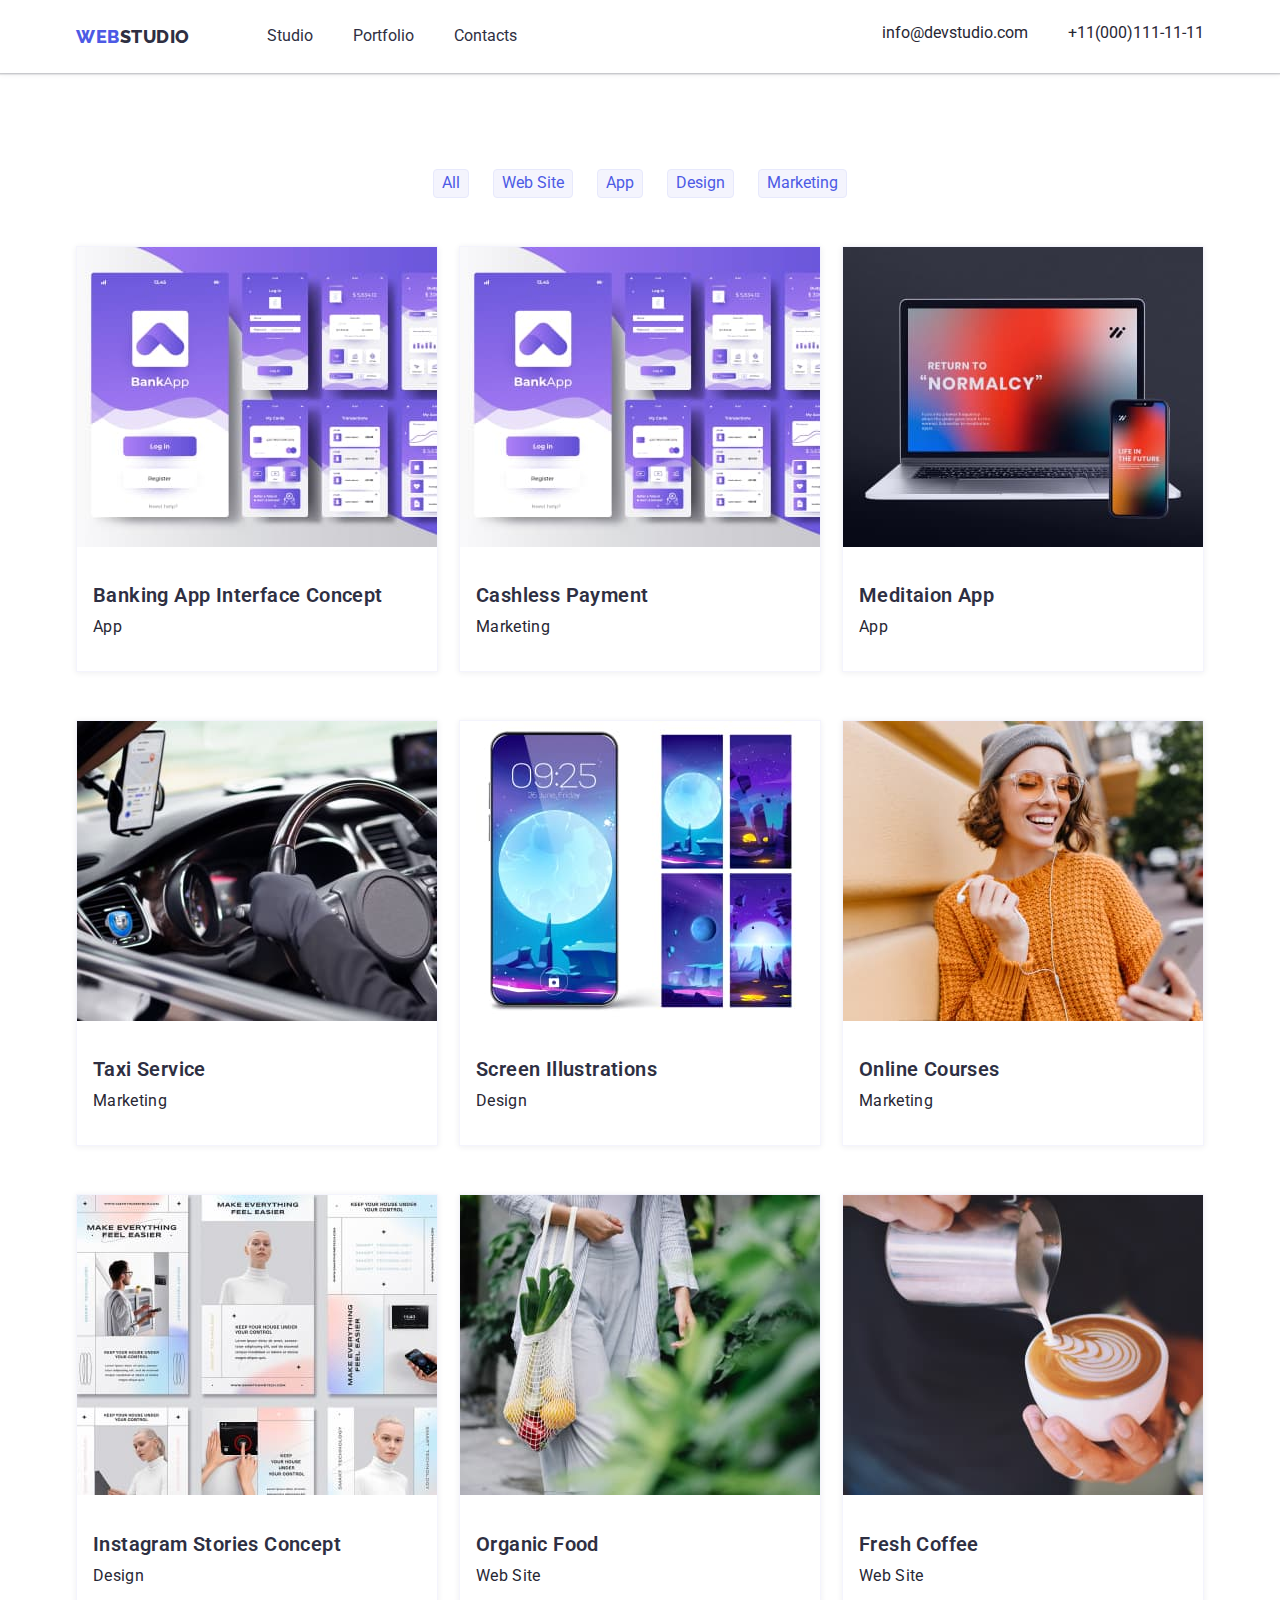
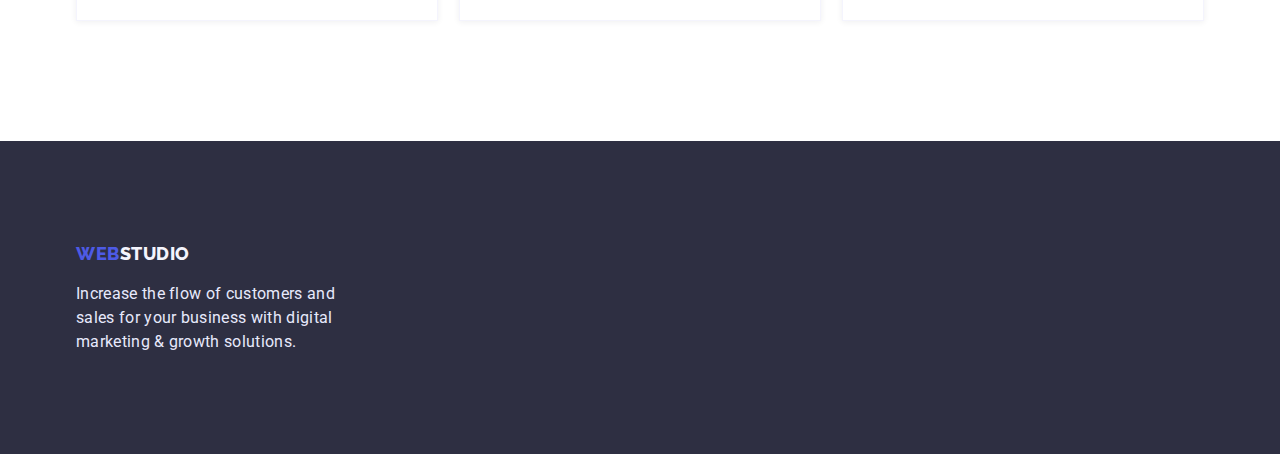
==== portfolio.html @ cd1b67c5 "ДЗ №3" ====
<!DOCTYPE html>
<html lang="en">
  <head>
    <meta charset="UTF-8" />
    <meta http-equiv="X-UA-Compatible" content="IE=edge" />
    <meta name="viewport" content="width=device-width, initial-scale=1.0" />
    <link rel="stylesheet" href="css/modern-normalize.css" />
    <link rel="stylesheet" href="css/style.css" />
    <link rel="preconnect" href="https://fonts.googleapis.com" />
    <link rel="preconnect" href="https://fonts.gstatic.com" crossorigin />
    <link
      href="https://fonts.googleapis.com/css2?family=Raleway:wght@800&family=Roboto:wght@400;700&display=swap"
      rel="stylesheet"
    />
    <link rel="preconnect" href="https://fonts.googleapis.com">
<link rel="preconnect" href="https://fonts.gstatic.com" crossorigin>
<link href="https://fonts.googleapis.com/css2?family=Raleway:wght@800&display=swap" rel="stylesheet">
    <title>Document</title>
  </head>
  <body>
    <header>
      <div class="container header">
        <nav class="header__menu">
          <a class="logo" href="index.html"><span>Web</span>Studio</a>
          <ul class="header__menu__list">
            <li><a class="header__menu__link" href="index.html">Studio</a></li>
            <li>
              <a class="header__menu__link" href="portfolio.html">Portfolio</a>
            </li>
            <li><a class="header__menu__link" href="#">Contacts</a></li>
          </ul>
        </nav>
        <ul class="header__contact">
          <li>
            <a class="header__contact__link" href="mailto:info@devstudio.com"
              >info@devstudio.com</a
            >
          </li>
          <li>
            <a class="header__contact__link" href="tel:+110001111111"
              >+11(000)111-11-11</a
            >
          </li>
        </ul>
      </div>
    </header>
    <main>
<div class="container">
  <section class="portfolio__content">
    <ul class="portfolio__buttons">
      <li><button type="button">All</button></li>
      <li><button type="button">Web Site</button></li>
      <li><button type="button">App</button></li>
      <li><button type="button">Design</button></li>
      <li><button type="button">Marketing</button></li>
    </ul>
    <ul class="portfolio__item">
      <li>
        <img
          width="360"
          height="300"
          src="img/portfolio/img11.jpg"
          alt="
      Концепція інтерфейсу банківської програми"
        />
        <h3>Banking App Interface Concept</h3>
        <p>App</p>
      </li>
      <li>
        <img
          width="360"
          height="300"
          src="img/portfolio/img12.jpg"
          alt="
        Безготівковий розрахунок"
        />
        <h3>Cashless Payment</h3>
        <p>Marketing</p>
      </li>
      <li>
        <img
          width="360"
          height="300"
          src="img/portfolio/img13.jpg"
          alt="
        Додаток для медитації"
        />
        <h3>Meditaion App</h3>
        <p>App</p>
      </li>
    </ul>
    <ul class="portfolio__item">
      <li>
        <img
          width="360"
          height="300"
          src="img/portfolio/img14.jpg"
          alt="
      Служба таксі"
        />
        <h3>Taxi Service</h3>
        <p>Marketing</p>
      </li>
      <li>
        <img
          width="360"
          height="300"
          src="img/portfolio/img15.jpg"
          alt="
        Екранні ілюстрації"
        />
        <h3>Screen Illustrations</h3>
        <p>Design</p>
      </li>
      <li>
        <img
          width="360"
          height="300"
          src="img/portfolio/img16.jpg"
          alt="Онлайн курси"
        />
        <h3>Online Courses</h3>
        <p>Marketing</p>
      </li>
    </ul>
    <ul class="portfolio__item">
      <li>
        <img
          width="360"
          height="300"
          src="img/portfolio/img17.jpg"
          alt="Концепція Інстаграм исторії"
        />
        <h3>Instagram Stories Concept</h3>
        <p>Design</p>
      </li>
      <li>
        <img
          width="360"
          height="300"
          src="img/portfolio/img18.jpg"
          alt="Натуральні харчові продукти"
        />
        <h3>Organic Food</h3>
        <p>Web Site</p>
      </li>
      <li>
        <img
          width="360"
          height="300"
          src="img/portfolio/img19.jpg"
          alt="Свіжа кава"
        />
        <h3>Fresh Coffee</h3>
        <p>Web Site</p>
      </li>
    </ul>
  </section>
</div>
    </main>
    <footer>
      <div class="container">
        <a class="logo logo__footer" href="index.html"
          ><span>Web</span>Studio</a
        >
        <p>
          Increase the flow of customers and sales for your business with
          digital marketing & growth solutions.
        </p>
      </div>
    </footer>
  </body>
</html>
---- css/style.css ----
* {
  text-decoration: none;
  list-style: none;
  padding: 0;
  margin: 0;
}

body {
  font-weight: 400;
  color: var(--brand-color2);
  font-family: "Roboto", sans-serif;
}

:root {
  --brand-color: #272734;
  --blu-color: #4d5ae5;
  --blu-color2: #404bbf;
  --brand-color2: #2e2f42;
  --white-color: #fff;
  --white-color2: #f4f4fd;
  --white-color3: #e7e9fc;
}

.section {
  padding: 120px 0;
}

.container {
  width: 1128px;
  margin: 0 auto;
}

.logo {
  font-weight: 800;
  font-size: 18px;
  line-height: 1.4;
  display: flex;
  align-items: center;
  letter-spacing: 0.03em;
  text-transform: uppercase;
  color: var(--brand-color2);
  margin: 0 77px 0 0;
  font-family: "Raleway", sans-serif;
}

.logo span {
  color: var(--blu-color);
}

header {
  box-shadow: 0px 2px 1px rgba(46, 47, 66, 0.08),
    0px 1px 1px rgba(46, 47, 66, 0.16), 0px 1px 6px rgba(46, 47, 66, 0.08);
}

.header {
  display: flex;
  justify-content: space-between;
  padding: 24px 0;
}

.header__menu {
  display: flex;
}

.header__menu__list {
  display: flex;
  align-items: center;
}

.header__menu__list a {
  color: var(--brand-color2);
}

.header__menu__list li {
  margin: 0 40px 0 0;
}

.header__menu__list li:nth-child(3) {
  margin: 0;
}

.header__menu__link:hover,
.header__menu__link:focus {
  color: var(--brand-color);
}

.header__menu__link:active {
  color: var(--blu-color);
}

.header__contact {
  display: flex;
}

.header__contact li a {
  color: var(--brand-color);
}

.header__contact li {
  margin: 0 0 0 40px;
}

.header__contact li:nth-child(1) {
  margin: 0;
}

.header__contact__link:hover,
.header__contact__link:focus {
  color: var(--brand-color);
}

.header__contact__link:active {
  color: var(--blu-color);
}

.main__header {
  background-color: var(--brand-color2);
}

.container__main__header {
  display: flex;
  flex-direction: column;
  align-items: center;
  padding: 192px 0;
}

.main__header h1 {
  font-weight: 600;
  font-size: 56px;
  line-height: 1.08;
  text-align: center;
  letter-spacing: 0.02em;
  color: var(--white-color);
  margin: 0 0 48px 0;
  width: 496px;
}

.main__header button {
  width: 170px;
  height: 51px;
  background: var(--blu-color);
  box-shadow: 0px 4px 4px rgba(0, 0, 0, 0.15);
  border-radius: 4px;
  font-size: 16px;
  line-height: 1.19;
  color: var(--white-color);
  border: none;
  cursor: pointer;
}

.main__header button:hover {
  box-shadow: 0px 1px 6px rgba(46, 47, 66, 0.08),
    0px 1px 1px rgba(46, 47, 66, 0.16), 0px 2px 1px rgba(46, 47, 66, 0.08);
}

.main__header button:active {
  background: var(--blu-color2);
  box-shadow: 0px 4px 4px rgba(0, 0, 0, 0.15);
}

.main__text {
  padding: 120px 0 0 0;
}

.main__text__list {
  display: flex;
  justify-content: space-between;
}

.main__text__list li {
  max-width: 264px;
}

.main__text h3 {
  font-weight: 600;
  font-size: 20px;
  line-height: 1.2;
  letter-spacing: 0.02em;
  margin: 0 0 8px 0;
}

.main__text p {
  font-size: 16px;
  line-height: 1.5;
  letter-spacing: 0.02em;
  color: var(--brand-color);
}

.main__descr h2 {
  font-weight: 600;
  font-size: 36px;
  line-height: 1.12;
  text-align: center;
  letter-spacing: 0.02em;
  text-transform: capitalize;
  margin: 0 0 72px 0;
}

.main__descr__list {
  display: flex;
  justify-content: space-between;
}

.main__team {
  background-color: var(--white-color2);
}

.main__team h2 {
  font-weight: 600;
  font-size: 36px;
  line-height: 1.12;
  text-align: center;
  letter-spacing: 0.02em;
  text-transform: capitalize;
  margin: 0 0 72px;
}

.main__team__list {
  display: flex;
  justify-content: space-between;
}

.teammate {
  background: #ffffff;
  box-shadow: 0px 1px 6px rgba(46, 47, 66, 0.08),
    0px 1px 1px rgba(46, 47, 66, 0.16), 0px 2px 1px rgba(46, 47, 66, 0.08);
  border-radius: 0px 0px 4px 4px;
}

.teammate h3 {
  font-weight: 600;
  font-size: 20px;
  line-height: 1.2;
  text-align: center;
  letter-spacing: 0.02em;
  padding: 32px 0 0 0;
  margin: 0 0 8px 0;
}

.teammate p {
  font-size: 16px;
  line-height: 24px;
  text-align: center;
  letter-spacing: 0.02em;
  color: var(--brand-color);
  padding: 0 0 32px 0;
}

footer {
  background-color: var(--brand-color2);
}

footer p {
  font-size: 16px;
  line-height: 24px;
  letter-spacing: 0.02em;
  color: var(--white-color3);
}

.logo__footer {
  color: var(--white-color2);
}

/* Portfolio */

.portfolio__content {
  padding: 72px 0;
}

.portfolio__buttons {
  display: flex;
  justify-content: center;
  margin: 24px 0 0 0;
}

.portfolio__buttons button {
  background: var(--white-color2);
  border: 1px solid var(--white-color3);
  border-radius: 4px;
  color: var(--blu-color);
  cursor: pointer;
  padding: 4px 8px;
}

.portfolio__buttons li {
  margin: 0 24px 0 0;
}

.portfolio__buttons li:nth-child(5) {
  margin: 0;
}

.portfolio__buttons button:hover,
.portfolio__buttons button:focus {
  background: var(--blu-color);
  box-shadow: 0px 1px 6px rgba(46, 47, 66, 0.08),
    0px 1px 1px rgba(46, 47, 66, 0.16), 0px 2px 1px rgba(46, 47, 66, 0.08);
  color: var(--white-color);
}

.portfolio__buttons button:active {
  background: var(--blu-color2);
  box-shadow: 0px 3px 1px rgba(0, 0, 0, 0.1), 0px 2px 1px rgba(0, 0, 0, 0.08),
    0px 2px 2px rgba(0, 0, 0, 0.12);
  color: var(--white-color);
}

.portfolio__item {
  display: flex;
  justify-content: space-between;
  margin: 48px 0;
}

.portfolio__item li {
  border: 0.5px solid #f4f4fd;
  box-shadow: 0px 1px 6px rgba(46, 47, 66, 0.08);
}

.portfolio__item li:hover,
.portfolio__item li:focus {
  box-shadow: 0px 1px 6px rgba(46, 47, 66, 0.08),
    0px 1px 1px rgba(46, 47, 66, 0.16), 0px 2px 1px rgba(46, 47, 66, 0.08);
}

.portfolio__item h3 {
  font-weight: 600;
  font-size: 20px;
  line-height: 1.2;
  letter-spacing: 0.02em;
  margin: 32px 0 8px 16px;
}

.portfolio__item p {
  font-size: 16px;
  line-height: 1.5;
  letter-spacing: 0.02em;
  color: var(--brand-color);
  margin: 0 0 32px 16px;
}

/* footer */

footer{
  padding: 100px 0;
}

footer p{
  max-width: 264px;
  margin: 16px 0 0 0;
}
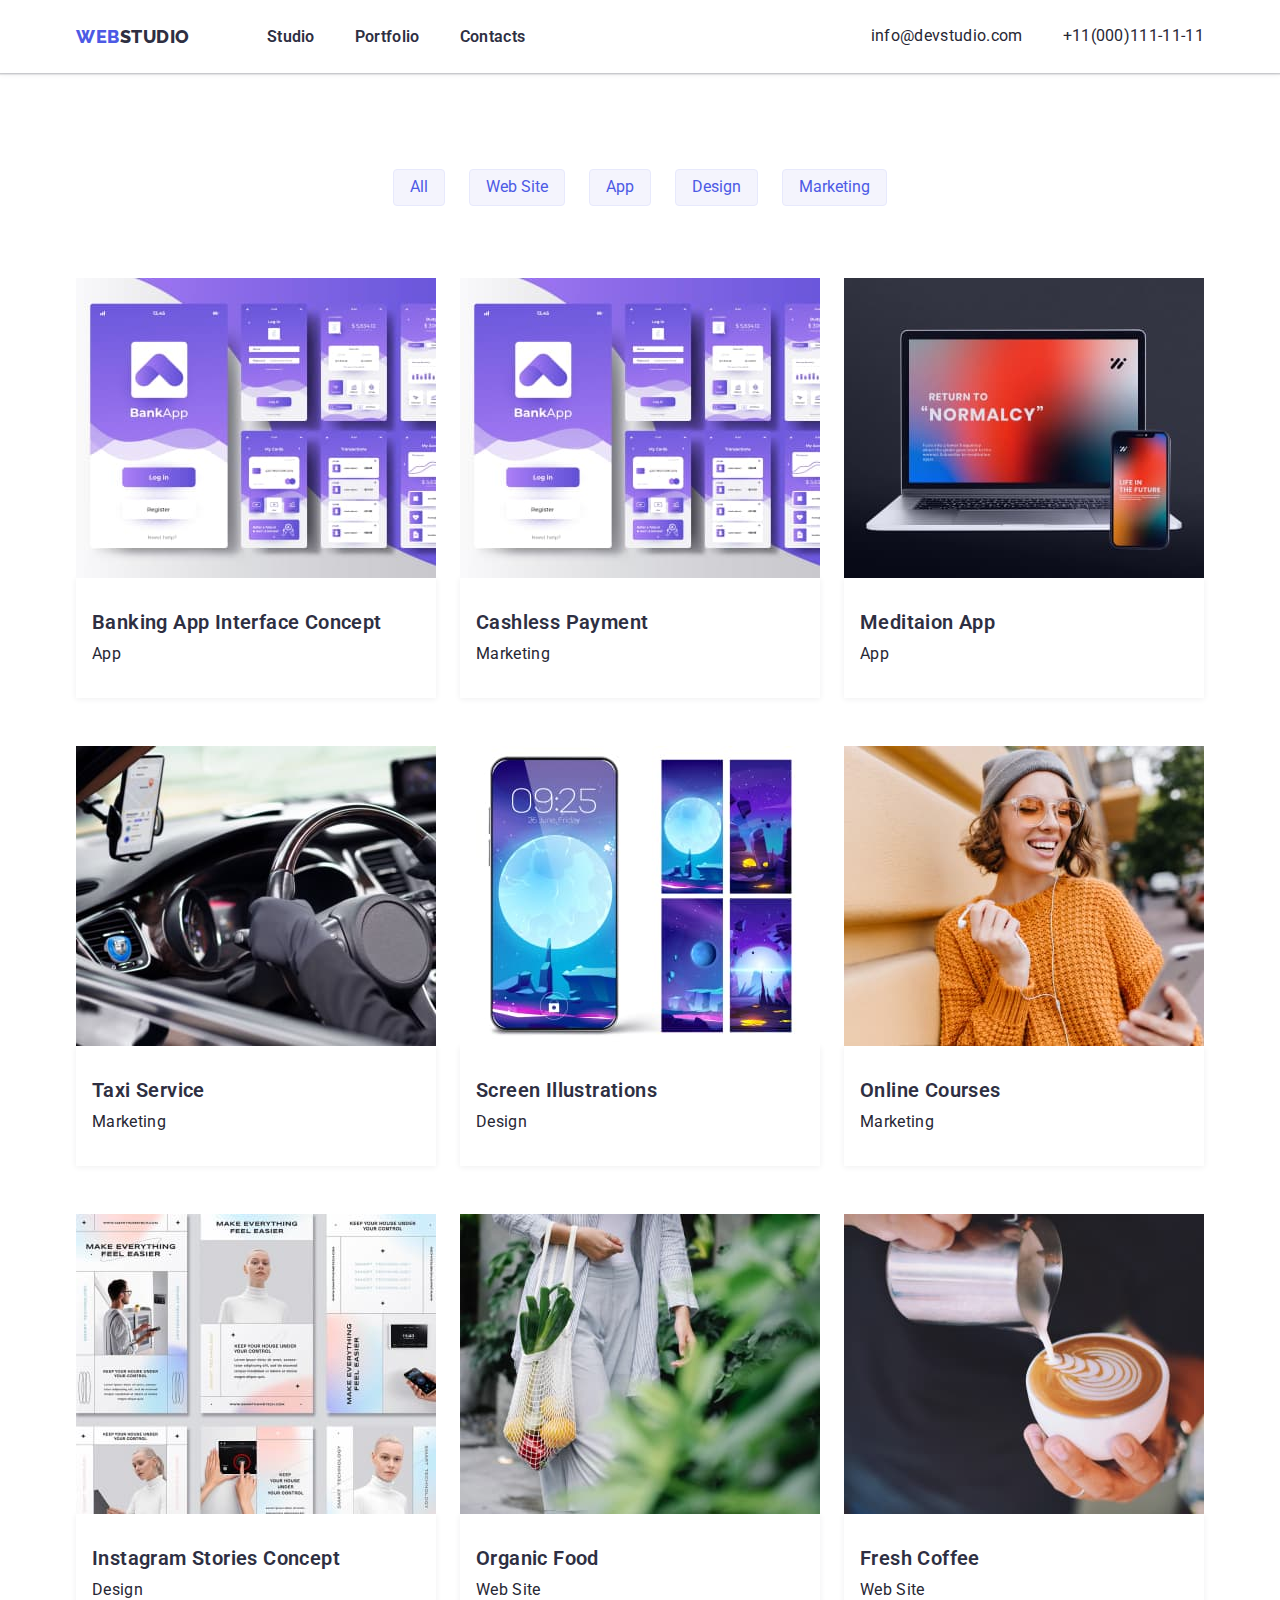
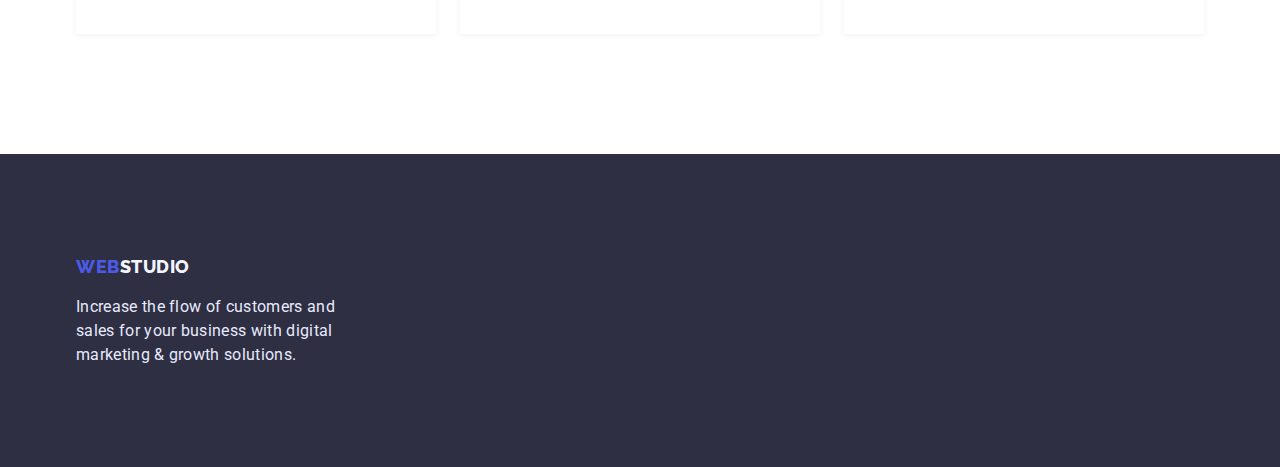
==== commit e19a6ea5: "Исправил ошибки" ====
--- a/portfolio.html
+++ b/portfolio.html
@@ -12,9 +12,12 @@
       href="https://fonts.googleapis.com/css2?family=Raleway:wght@800&family=Roboto:wght@400;700&display=swap"
       rel="stylesheet"
     />
-    <link rel="preconnect" href="https://fonts.googleapis.com">
-<link rel="preconnect" href="https://fonts.gstatic.com" crossorigin>
-<link href="https://fonts.googleapis.com/css2?family=Raleway:wght@800&display=swap" rel="stylesheet">
+    <link rel="preconnect" href="https://fonts.googleapis.com" />
+    <link rel="preconnect" href="https://fonts.gstatic.com" crossorigin />
+    <link
+      href="https://fonts.googleapis.com/css2?family=Raleway:wght@800&display=swap"
+      rel="stylesheet"
+    />
     <title>Document</title>
   </head>
   <body>
@@ -45,118 +48,139 @@
       </div>
     </header>
     <main>
-<div class="container">
-  <section class="portfolio__content">
-    <ul class="portfolio__buttons">
-      <li><button type="button">All</button></li>
-      <li><button type="button">Web Site</button></li>
-      <li><button type="button">App</button></li>
-      <li><button type="button">Design</button></li>
-      <li><button type="button">Marketing</button></li>
-    </ul>
-    <ul class="portfolio__item">
-      <li>
-        <img
-          width="360"
-          height="300"
-          src="img/portfolio/img11.jpg"
-          alt="
+      <div class="container">
+        <section class="portfolio__content">
+          <ul class="portfolio__buttons">
+            <li><button type="button">All</button></li>
+            <li><button type="button">Web Site</button></li>
+            <li><button type="button">App</button></li>
+            <li><button type="button">Design</button></li>
+            <li><button type="button">Marketing</button></li>
+          </ul>
+          <ul class="portfolio__item">
+            <li>
+              <img
+                width="360"
+                height="300"
+                src="img/portfolio/img11.jpg"
+                alt="
       Концепція інтерфейсу банківської програми"
-        />
-        <h3>Banking App Interface Concept</h3>
-        <p>App</p>
-      </li>
-      <li>
-        <img
-          width="360"
-          height="300"
-          src="img/portfolio/img12.jpg"
-          alt="
+              />
+              <div class="portfolio__item__text">
+                <h3>Banking App Interface Concept</h3>
+                <p>App</p>
+              </div>
+            </li>
+            <li>
+              <img
+                width="360"
+                height="300"
+                src="img/portfolio/img12.jpg"
+                alt="
         Безготівковий розрахунок"
-        />
-        <h3>Cashless Payment</h3>
-        <p>Marketing</p>
-      </li>
-      <li>
-        <img
-          width="360"
-          height="300"
-          src="img/portfolio/img13.jpg"
-          alt="
+              />
+              <div class="portfolio__item__text">
+                <h3>Cashless Payment</h3>
+                <p>Marketing</p>
+              </div>
+            </li>
+            <li>
+              <img
+                width="360"
+                height="300"
+                src="img/portfolio/img13.jpg"
+                alt="
         Додаток для медитації"
-        />
-        <h3>Meditaion App</h3>
-        <p>App</p>
-      </li>
-    </ul>
-    <ul class="portfolio__item">
-      <li>
-        <img
-          width="360"
-          height="300"
-          src="img/portfolio/img14.jpg"
-          alt="
+              />
+              <div class="portfolio__item__text">
+                <h3>Meditaion App</h3>
+              <p>App</p>
+              </div>
+              
+            </li>
+            <li>
+              <img
+                width="360"
+                height="300"
+                src="img/portfolio/img14.jpg"
+                alt="
       Служба таксі"
-        />
-        <h3>Taxi Service</h3>
-        <p>Marketing</p>
-      </li>
-      <li>
-        <img
-          width="360"
-          height="300"
-          src="img/portfolio/img15.jpg"
-          alt="
+              />
+              <div class="portfolio__item__text">
+                <h3>Taxi Service</h3>
+                <p>Marketing</p>
+              </div>
+              
+            </li>
+            <li>
+              <img
+                width="360"
+                height="300"
+                src="img/portfolio/img15.jpg"
+                alt="
         Екранні ілюстрації"
-        />
-        <h3>Screen Illustrations</h3>
-        <p>Design</p>
-      </li>
-      <li>
-        <img
-          width="360"
-          height="300"
-          src="img/portfolio/img16.jpg"
-          alt="Онлайн курси"
-        />
-        <h3>Online Courses</h3>
-        <p>Marketing</p>
-      </li>
-    </ul>
-    <ul class="portfolio__item">
-      <li>
-        <img
-          width="360"
-          height="300"
-          src="img/portfolio/img17.jpg"
-          alt="Концепція Інстаграм исторії"
-        />
-        <h3>Instagram Stories Concept</h3>
-        <p>Design</p>
-      </li>
-      <li>
-        <img
-          width="360"
-          height="300"
-          src="img/portfolio/img18.jpg"
-          alt="Натуральні харчові продукти"
-        />
-        <h3>Organic Food</h3>
-        <p>Web Site</p>
-      </li>
-      <li>
-        <img
-          width="360"
-          height="300"
-          src="img/portfolio/img19.jpg"
-          alt="Свіжа кава"
-        />
-        <h3>Fresh Coffee</h3>
-        <p>Web Site</p>
-      </li>
-    </ul>
-  </section>
-</div>
+              />
+              <div class="portfolio__item__text">
+                <h3>Screen Illustrations</h3>
+                <p>Design</p>
+              </div>
+             
+            </li>
+            <li>
+              <img
+                width="360"
+                height="300"
+                src="img/portfolio/img16.jpg"
+                alt="Онлайн курси"
+              />
+              <div class="portfolio__item__text">
+                <h3>Online Courses</h3>
+                <p>Marketing</p>
+              </div>
+              
+            </li>
+            <li>
+              <img
+                width="360"
+                height="300"
+                src="img/portfolio/img17.jpg"
+                alt="Концепція Інстаграм исторії"
+              />
+              <div class="portfolio__item__text">
+                <h3>Instagram Stories Concept</h3>
+                <p>Design</p>
+              </div>
+              
+            </li>
+            <li>
+              <img
+                width="360"
+                height="300"
+                src="img/portfolio/img18.jpg"
+                alt="Натуральні харчові продукти"
+              />
+              <div class="portfolio__item__text">
+                <h3>Organic Food</h3>
+                <p>Web Site</p>
+              </div>
+              
+            </li>
+            <li>
+              <img
+                width="360"
+                height="300"
+                src="img/portfolio/img19.jpg"
+                alt="Свіжа кава"
+              />
+              <div class="portfolio__item__text">
+                <h3>Fresh Coffee</h3>
+                <p>Web Site</p>
+              </div>
+              
+            </li>
+          </ul>
+        </section>
+      </div>
     </main>
     <footer>
       <div class="container">
--- a/css/style.css
+++ b/css/style.css
@@ -26,7 +26,8 @@
 }
 
 .container {
-  width: 1128px;
+  padding: 0 15px;
+  width: 1158px;
   margin: 0 auto;
 }
 
@@ -39,7 +40,6 @@
   letter-spacing: 0.03em;
   text-transform: uppercase;
   color: var(--brand-color2);
-  margin: 0 77px 0 0;
   font-family: "Raleway", sans-serif;
 }
 
@@ -48,6 +48,7 @@
 }
 
 header {
+  padding: 24px 0;
   box-shadow: 0px 2px 1px rgba(46, 47, 66, 0.08),
     0px 1px 1px rgba(46, 47, 66, 0.16), 0px 1px 6px rgba(46, 47, 66, 0.08);
 }
@@ -55,7 +56,6 @@
 .header {
   display: flex;
   justify-content: space-between;
-  padding: 24px 0;
 }
 
 .header__menu {
@@ -69,12 +69,20 @@
 
 .header__menu__list a {
   color: var(--brand-color2);
+  font-weight: 600;
+  font-size: 16px;
+  line-height: 1.5;
+  letter-spacing: 0.02em;
 }
 
 .header__menu__list li {
   margin: 0 40px 0 0;
 }
 
+.header__menu__list li:nth-child(1) {
+  margin: 0 40px 0 77px;
+}
+
 .header__menu__list li:nth-child(3) {
   margin: 0;
 }
@@ -94,6 +102,10 @@
 
 .header__contact li a {
   color: var(--brand-color);
+  font-weight: 400;
+  font-size: 16px;
+  line-height: 1.5;
+  letter-spacing: 0.02em;
 }
 
 .header__contact li {
@@ -115,13 +127,14 @@
 
 .main__header {
   background-color: var(--brand-color2);
+  padding: 192px 0;
+  text-align: center;
 }
 
 .container__main__header {
   display: flex;
   flex-direction: column;
   align-items: center;
-  padding: 192px 0;
 }
 
 .main__header h1 {
@@ -131,7 +144,7 @@
   text-align: center;
   letter-spacing: 0.02em;
   color: var(--white-color);
-  margin: 0 0 48px 0;
+  margin: 0 auto;
   width: 496px;
 }
 
@@ -146,6 +159,7 @@
   color: var(--white-color);
   border: none;
   cursor: pointer;
+  margin: 48px 0 0 0;
 }
 
 .main__header button:hover {
@@ -225,6 +239,7 @@
   box-shadow: 0px 1px 6px rgba(46, 47, 66, 0.08),
     0px 1px 1px rgba(46, 47, 66, 0.16), 0px 2px 1px rgba(46, 47, 66, 0.08);
   border-radius: 0px 0px 4px 4px;
+  padding: 0 0 32px 0;
 }
 
 .teammate h3 {
@@ -233,8 +248,7 @@
   line-height: 1.2;
   text-align: center;
   letter-spacing: 0.02em;
-  padding: 32px 0 0 0;
-  margin: 0 0 8px 0;
+  margin: 32px 0 8px 0;
 }
 
 .teammate p {
@@ -243,7 +257,6 @@
   text-align: center;
   letter-spacing: 0.02em;
   color: var(--brand-color);
-  padding: 0 0 32px 0;
 }
 
 footer {
@@ -259,18 +272,18 @@
 
 .logo__footer {
   color: var(--white-color2);
+  display: inline-block;
 }
 
 /* Portfolio */
 
 .portfolio__content {
-  padding: 72px 0;
+  padding: 96px 0 120px 0;
 }
 
 .portfolio__buttons {
   display: flex;
   justify-content: center;
-  margin: 24px 0 0 0;
 }
 
 .portfolio__buttons button {
@@ -279,7 +292,7 @@
   border-radius: 4px;
   color: var(--blu-color);
   cursor: pointer;
-  padding: 4px 8px;
+  padding: 8px 16px;
 }
 
 .portfolio__buttons li {
@@ -307,13 +320,33 @@
 
 .portfolio__item {
   display: flex;
-  justify-content: space-between;
-  margin: 48px 0;
-}
+  flex-wrap: wrap;
+  margin: 72px 0 0 0;
+}
+
+.portfolio__item__text{
+  box-shadow: 0px 1px 6px rgba(46, 47, 66, 0.08);
+  padding: 32px 0 32px 16px;
+}
+.portfolio__item li:nth-child(n+7){
+  margin: 0 24px 0 0;
+}
+.portfolio__item li:nth-child(3n+3){
+  margin: 0 0 48px 0;
+}
+.portfolio__item li:nth-child(9){
+  margin: 0;
+}
+
+
 
 .portfolio__item li {
-  border: 0.5px solid #f4f4fd;
-  box-shadow: 0px 1px 6px rgba(46, 47, 66, 0.08);
+
+  margin: 0 24px 48px 0;
+}
+
+.portfolio__item img{
+  display: block;
 }
 
 .portfolio__item li:hover,
@@ -327,7 +360,7 @@
   font-size: 20px;
   line-height: 1.2;
   letter-spacing: 0.02em;
-  margin: 32px 0 8px 16px;
+  margin: 0 0 8px 0;
 }
 
 .portfolio__item p {
@@ -335,16 +368,16 @@
   line-height: 1.5;
   letter-spacing: 0.02em;
   color: var(--brand-color);
-  margin: 0 0 32px 16px;
+
 }
 
 /* footer */
 
-footer{
+footer {
   padding: 100px 0;
 }
 
-footer p{
+footer p {
   max-width: 264px;
   margin: 16px 0 0 0;
 }
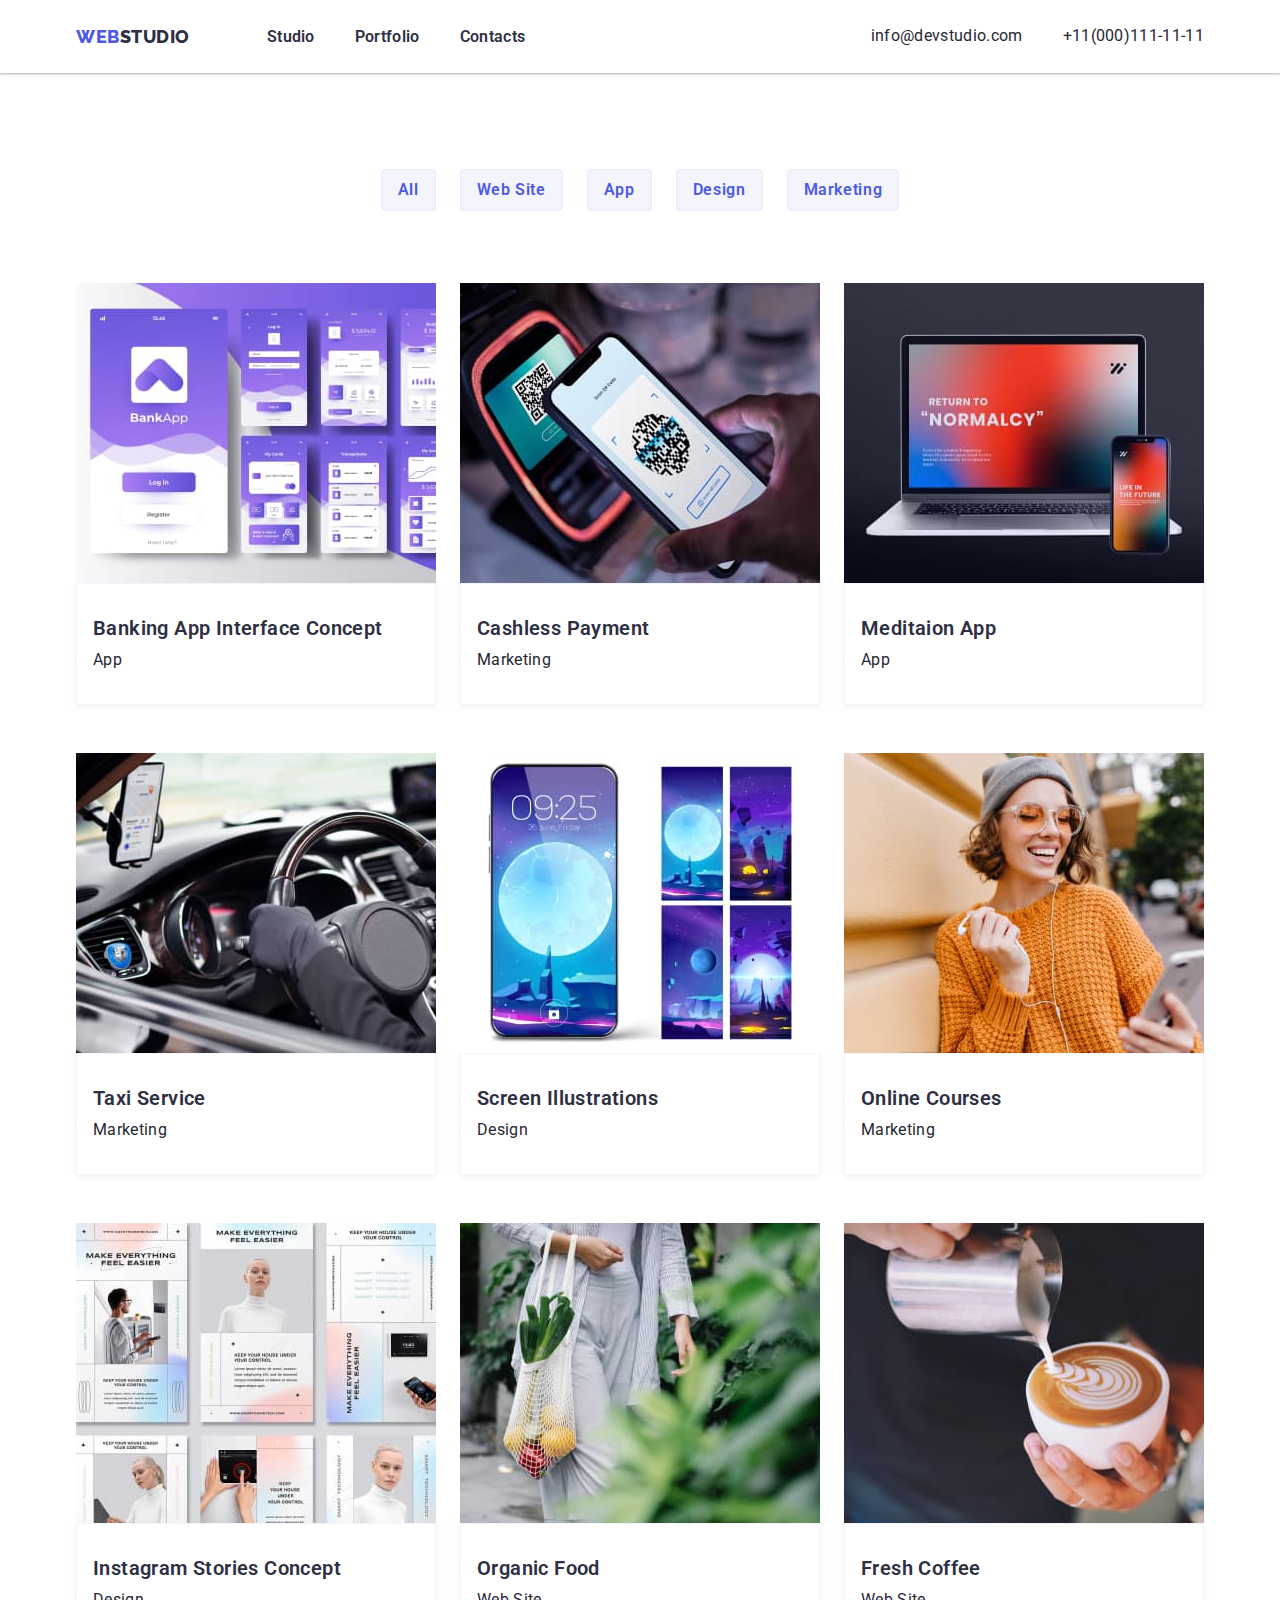
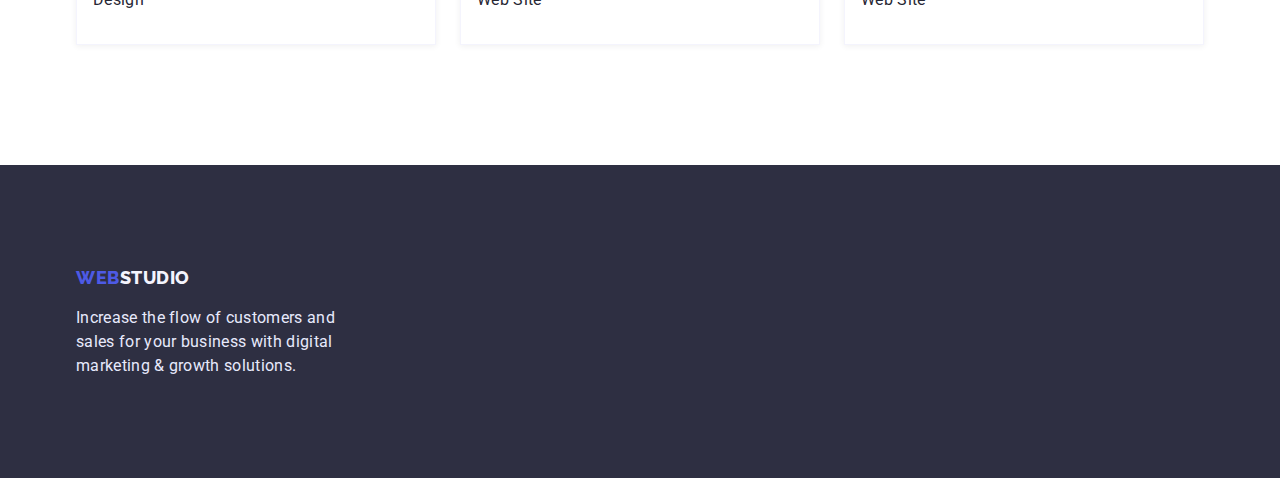
==== commit 341094d9: "доработка ДЗ" ====
--- a/portfolio.html
+++ b/portfolio.html
@@ -48,8 +48,9 @@
       </div>
     </header>
     <main>
-      <div class="container">
-        <section class="portfolio__content">
+      <section class="portfolio__content">
+        <div class="container">
+          <h1 class="visually-hidden">Портфолио</h1>
           <ul class="portfolio__buttons">
             <li><button type="button">All</button></li>
             <li><button type="button">Web Site</button></li>
@@ -94,9 +95,8 @@
               />
               <div class="portfolio__item__text">
                 <h3>Meditaion App</h3>
-              <p>App</p>
+                <p>App</p>
               </div>
-              
             </li>
             <li>
               <img
@@ -110,7 +110,6 @@
                 <h3>Taxi Service</h3>
                 <p>Marketing</p>
               </div>
-              
             </li>
             <li>
               <img
@@ -124,7 +123,6 @@
                 <h3>Screen Illustrations</h3>
                 <p>Design</p>
               </div>
-             
             </li>
             <li>
               <img
@@ -137,7 +135,6 @@
                 <h3>Online Courses</h3>
                 <p>Marketing</p>
               </div>
-              
             </li>
             <li>
               <img
@@ -150,7 +147,6 @@
                 <h3>Instagram Stories Concept</h3>
                 <p>Design</p>
               </div>
-              
             </li>
             <li>
               <img
@@ -163,7 +159,6 @@
                 <h3>Organic Food</h3>
                 <p>Web Site</p>
               </div>
-              
             </li>
             <li>
               <img
@@ -176,11 +171,10 @@
                 <h3>Fresh Coffee</h3>
                 <p>Web Site</p>
               </div>
-              
             </li>
           </ul>
-        </section>
-      </div>
+        </div>
+      </section>
     </main>
     <footer>
       <div class="container">
--- a/css/style.css
+++ b/css/style.css
@@ -3,6 +3,12 @@
   list-style: none;
   padding: 0;
   margin: 0;
+}
+
+img {
+  display: block;
+  width: 100%;
+  height: auto;
 }
 
 body {
@@ -55,7 +61,6 @@
 
 .header {
   display: flex;
-  justify-content: space-between;
 }
 
 .header__menu {
@@ -65,6 +70,7 @@
 .header__menu__list {
   display: flex;
   align-items: center;
+  margin: 0 0 0 77px;
 }
 
 .header__menu__list a {
@@ -79,10 +85,6 @@
   margin: 0 40px 0 0;
 }
 
-.header__menu__list li:nth-child(1) {
-  margin: 0 40px 0 77px;
-}
-
 .header__menu__list li:nth-child(3) {
   margin: 0;
 }
@@ -98,6 +100,7 @@
 
 .header__contact {
   display: flex;
+  margin-left: auto;
 }
 
 .header__contact li a {
@@ -149,10 +152,9 @@
 }
 
 .main__header button {
-  width: 170px;
-  height: 51px;
+  max-width: 170px;
   background: var(--blu-color);
-  box-shadow: 0px 4px 4px rgba(0, 0, 0, 0.15);
+  box-shadow: 0px 4px 4px rgb(0 0 0 / 15%);
   border-radius: 4px;
   font-size: 16px;
   line-height: 1.19;
@@ -160,6 +162,7 @@
   border: none;
   cursor: pointer;
   margin: 48px 0 0 0;
+  padding: 16px 32px;
 }
 
 .main__header button:hover {
@@ -178,7 +181,7 @@
 
 .main__text__list {
   display: flex;
-  justify-content: space-between;
+  gap: 24px;
 }
 
 .main__text__list li {
@@ -212,7 +215,7 @@
 
 .main__descr__list {
   display: flex;
-  justify-content: space-between;
+  gap: 24px;
 }
 
 .main__team {
@@ -231,7 +234,7 @@
 
 .main__team__list {
   display: flex;
-  justify-content: space-between;
+  gap: 24px;
 }
 
 .teammate {
@@ -239,7 +242,10 @@
   box-shadow: 0px 1px 6px rgba(46, 47, 66, 0.08),
     0px 1px 1px rgba(46, 47, 66, 0.16), 0px 2px 1px rgba(46, 47, 66, 0.08);
   border-radius: 0px 0px 4px 4px;
-  padding: 0 0 32px 0;
+}
+
+.teammate__text {
+  padding: 32px 16px;
 }
 
 .teammate h3 {
@@ -248,7 +254,7 @@
   line-height: 1.2;
   text-align: center;
   letter-spacing: 0.02em;
-  margin: 32px 0 8px 0;
+  margin: 0 0 8px 0;
 }
 
 .teammate p {
@@ -261,13 +267,6 @@
 
 footer {
   background-color: var(--brand-color2);
-}
-
-footer p {
-  font-size: 16px;
-  line-height: 24px;
-  letter-spacing: 0.02em;
-  color: var(--white-color3);
 }
 
 .logo__footer {
@@ -277,6 +276,19 @@
 
 /* Portfolio */
 
+.visually-hidden {
+  position: absolute;
+  width: 1px;
+  height: 1px;
+  margin: -1px;
+  border: 0;
+  padding: 0;
+  white-space: nowrap;
+  clip-path: inset(100%);
+  clip: rect(0 0 0 0);
+  overflow: hidden;
+}
+
 .portfolio__content {
   padding: 96px 0 120px 0;
 }
@@ -287,6 +299,12 @@
 }
 
 .portfolio__buttons button {
+  font-family: "Roboto";
+  font-style: normal;
+  font-weight: 600;
+  font-size: 16px;
+  line-height: 1.5;
+  letter-spacing: 0.04em;
   background: var(--white-color2);
   border: 1px solid var(--white-color3);
   border-radius: 4px;
@@ -324,28 +342,26 @@
   margin: 72px 0 0 0;
 }
 
-.portfolio__item__text{
+.portfolio__item__text {
+  border: 0.5px solid #F4F4FD;
   box-shadow: 0px 1px 6px rgba(46, 47, 66, 0.08);
   padding: 32px 0 32px 16px;
 }
-.portfolio__item li:nth-child(n+7){
+.portfolio__item li:nth-child(n + 7) {
   margin: 0 24px 0 0;
 }
-.portfolio__item li:nth-child(3n+3){
+.portfolio__item li:nth-child(3n + 3) {
   margin: 0 0 48px 0;
 }
-.portfolio__item li:nth-child(9){
+.portfolio__item li:nth-child(9) {
   margin: 0;
 }
 
-
-
 .portfolio__item li {
-
   margin: 0 24px 48px 0;
 }
 
-.portfolio__item img{
+.portfolio__item img {
   display: block;
 }
 
@@ -368,7 +384,6 @@
   line-height: 1.5;
   letter-spacing: 0.02em;
   color: var(--brand-color);
-
 }
 
 /* footer */
@@ -380,4 +395,8 @@
 footer p {
   max-width: 264px;
   margin: 16px 0 0 0;
-}
+  font-size: 16px;
+  line-height: 24px;
+  letter-spacing: 0.02em;
+  color: var(--white-color3);
+}
